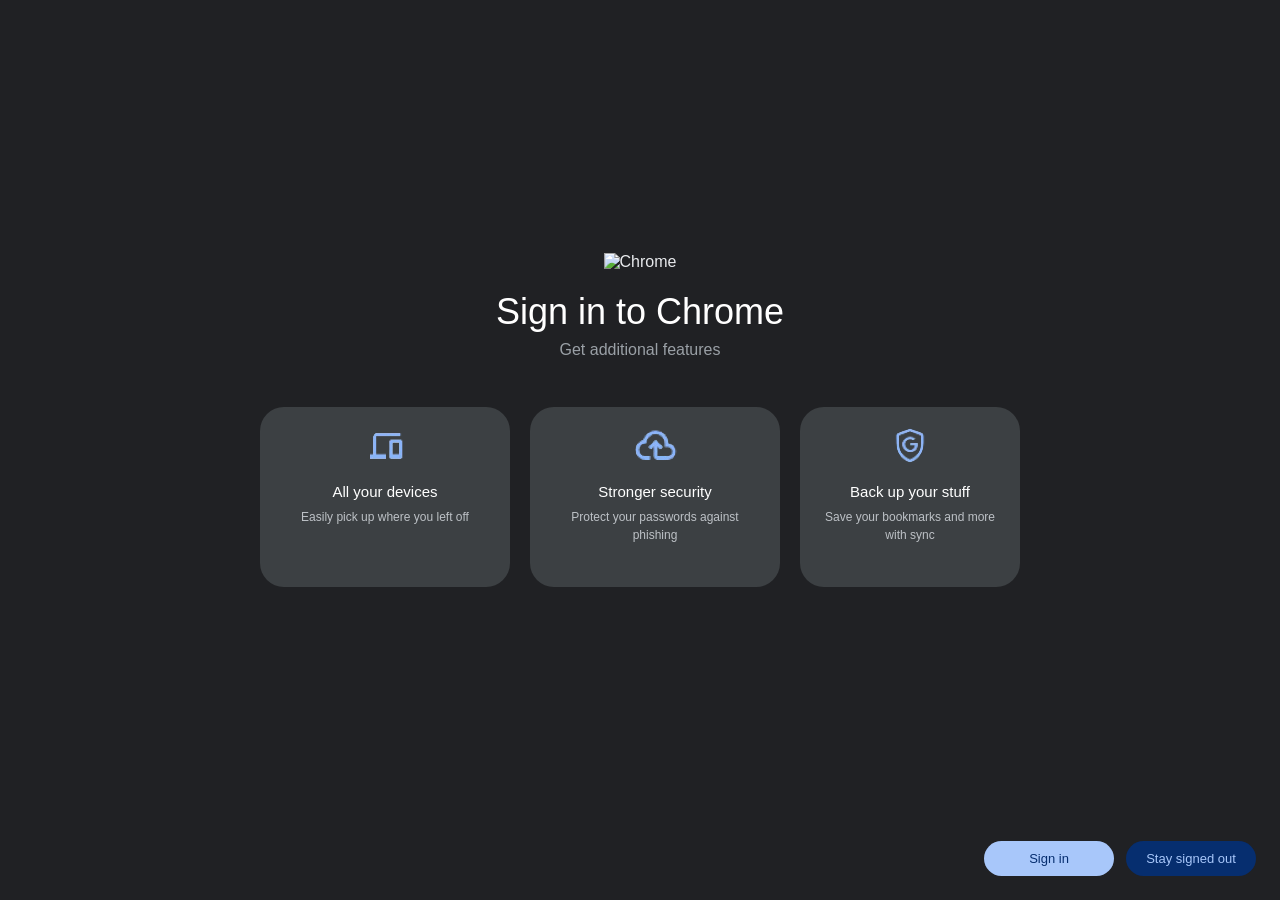
==== login.html @ 5514beb3 "Add files via upload" ====
<!DOCTYPE html>
<html lang="en">
<head>
  <meta charset="UTF-8">
  <meta name="viewport" content="width=device-width, initial-scale=1.0">
  <title>Google Chrome - Sign In</title>
  <link rel="stylesheet" href="login.css">
</head>
<body>

  <div id="screenShadow" class="screen-shadow hidden"></div>

  <button class="btn-back hidden" id="btnBackToEmail" title="Back">
    <svg viewBox="0 0 24 24" fill="currentColor">
      <path d="M20 11H7.83l5.59-5.59L12 4l-8 8 8 8 1.41-1.41L7.83 13H20v-2z"/>
    </svg>
  </button>

  <div id="boxStep1" class="chrome-prompt">
    <div class="chrome-avatar-lg">
      <img src="https://upload.wikimedia.org/wikipedia/commons/e/e1/Google_Chrome_icon_%28February_2022%29.svg" alt="Chrome">
    </div>
    <h1>Sign in to Chrome</h1>
    <p class="subtitle">Get additional features</p>

    <div class="features-grid">
      <div class="feature-card">
        <img class="feat-photo" src="Asset/t1.png" alt="Devices">
        <h3>All your devices</h3>
        <p>Easily pick up where you left off</p>
      </div>

      <div class="feature-card">
        <img class="feat-photo" src="Asset/t3.png" alt="Security">
        <h3>Stronger security</h3>
        <p>Protect your passwords against phishing</p>
      </div>

      <div class="feature-card">
        <img class="feat-photo" src="Asset/t2.png" alt="Backup">
        <h3>Back up your stuff</h3>
        <p>Save your bookmarks and more with sync</p>
      </div>
    </div>

    <div class="action-footer-step1">
      <button class="btn-blue" id="btnToStep2">Sign in</button>
      <button class="btn-inverted" id="btnStayOut">Stay signed out</button>
    </div>
  </div>

  <div id="googleCardWrapper" class="card-wrapper hidden">
    <div class="google-card">
      
      <div id="loadingLine" class="loading-line hidden">
        <div class="blue-mover"></div>
      </div>

      <div class="card-left">
        <svg class="google-g" viewBox="0 0 24 24" xmlns="http://www.w3.org/2000/svg">
          <path d="M22.56 12.25c0-.78-.07-1.53-.2-2.25H12v4.26h5.92c-.26 1.37-1.04 2.53-2.21 3.31v2.77h3.57c2.08-1.92 3.28-4.74 3.28-8.09z" fill="#4285F4"/>
          <path d="M12 23c2.97 0 5.46-.98 7.28-2.66l-3.57-2.77c-.98.66-2.23 1.06-3.71 1.06-2.86 0-5.29-1.93-6.16-4.53H2.18v2.84C3.99 20.53 7.7 23 12 23z" fill="#34A853"/>
          <path d="M5.84 14.09c-.22-.66-.35-1.36-.35-2.09s.13-1.43.35-2.09V7.07H2.18C1.43 8.55 1 10.22 1 12s.43 3.45 1.18 4.93l3.66-2.84z" fill="#FBBC05"/>
          <path d="M12 5.38c1.62 0 3.06.56 4.21 1.64l3.15-3.15C17.45 2.09 14.97 1 12 1 7.7 1 3.99 3.47 2.18 7.07l3.66 2.84c.87-2.6 3.3-4.53 6.16-4.53z" fill="#EA4335"/>
        </svg>

        <h2 id="cardTitle">Sign in to Chrome</h2>
        <p id="cardSubtitle">Use your Google Account</p>
        
        <div id="accountPill" class="account-pill hidden">
          <img class="avatar-mini" src="Asset/pw.png" alt="Avatar">
          <span id="txtDisplayEmail"></span>
          <span class="arrow-down">▼</span>
        </div>
      </div>

      <div class="card-right-form">
        <div class="form-slide-container">
          
          <div id="subStepEmail" class="slide-content">
            <div class="input-group" id="groupEmail">
              <input type="text" id="inputEmail" required placeholder=" ">
              <label>Email or phone</label>
            </div>
            <p id="errorEmail" class="error-text hidden">
              <img src="Asset/w.png" class="error-img" alt="Alert"> 
              Tidak dapat menemukan Akun Google Anda
            </p>
            <a href="#" class="link-blue">Forgot email?</a>
            <p class="notice-text">Not your computer? Use Guest mode to sign in privately. <a href="#" class="link-blue">Learn more about using Guest mode</a></p>
          </div>

          <div id="subStepPassword" class="slide-content hidden">
            <div class="input-group" id="groupPassword">
              <input type="password" id="inputPassword" required placeholder=" ">
              <label>Enter your password</label>
            </div>
            <p id="errorPassword" class="error-text hidden">
              <img src="Asset/w.png" class="error-img" alt="Alert"> 
              Sandi salah. Coba lagi atau klik "Lupa sandi?" untuk opsi lainnya
            </p>
            <div class="checkbox-group">
              <input type="checkbox" id="chkShowPassword">
              <label for="chkShowPassword">Show password</label>
            </div>
          </div>

        </div>

        <div class="form-buttons">
          <div class="action-wrapper-right">
            <a href="#" class="link-blue btn-side-link" id="linkCreateAccount">Create account</a>
            <button class="btn-next" id="btnEmailNext">Next</button>

            <a href="#" class="link-blue btn-side-link hidden" id="linkForgotPassword">Forgot password?</a>
            <button class="btn-next hidden" id="btnPasswordNext">Next</button>
          </div>
        </div>
      </div>

    </div>
    
    <div class="google-footer">
      <span class="lang-selector">English (United States) ▼</span>
      <div class="footer-links">
        <a href="#">Help</a>
        <a href="#">Privacy</a>
        <a href="#">Terms</a>
      </div>
    </div>
  </div>

  <script src="login.js"></script>
</body>
</html>
---- login.css ----
/* ==========================================================================
   login.css - FULL COMPLETE VERSION (Dark Mode Khas Google Chrome)
   ========================================================================== */

* { margin: 0; padding: 0; box-sizing: border-box; }

body {
  background-color: #202124 !important; 
  font-family: 'Segoe UI', Roboto, Helvetica, Arial, sans-serif;
  color: #e8eaed;
  min-height: 100vh;
  display: flex;
  justify-content: center;
  align-items: center;
  position: relative;
  overflow: hidden;
  transition: background 0.3s ease;
}

.hidden { display: none !important; }

/* ===== TOMBOL PANAH BACK ===== */
.btn-back {
  position: fixed;
  top: 8px;   
  left: 8px;  
  background: transparent;
  border: none;
  color: #e8eaed;
  cursor: pointer;
  width: 44px;  
  height: 44px; 
  border-radius: 50%; 
  display: flex;
  align-items: center;
  justify-content: center;
  transition: background 0.25s, color 0.25s;
  z-index: 999;
}
.btn-back svg { width: 22px; height: 22px; }
.btn-back:hover { background: rgba(255, 255, 255, 0.1) !important; color: #ffffff; }

/* ===== CHROME PROMPT LAUNCH (STEP 1) ===== */
.chrome-prompt { text-align: center; width: 100%; max-width: 960px; padding: 20px; }
.chrome-avatar-lg img { width: 80px; height: 80px; margin-bottom: 20px; }
.chrome-prompt h1 { font-size: 36px; font-weight: 400; color: #fff; margin-bottom: 8px; }
.chrome-prompt .subtitle { color: #9aa0a6; font-size: 16px; margin-bottom: 48px; }

.features-grid { display: flex; justify-content: center; align-items: flex-start; gap: 20px; margin-bottom: 60px; }
.feature-card {
  background: #3c4043 !important; 
  width: 250px;                   
  min-height: 180px;              
  padding: 18px 20px;             
  border-radius: 24px;            
  text-align: center; 
  display: flex; flex-direction: column; align-items: center; justify-content: flex-start;
}
.features-grid .feature-card:last-child { width: 220px; }
.feat-photo { width: 44px; height: 44px; object-fit: cover; border-radius: 6px; margin-bottom: 14px; }
.feature-card h3 { font-size: 15px; font-weight: 500; color: #ffffff; margin-bottom: 8px; }
.feature-card p { font-size: 12px; color: #bdc1c6; line-height: 1.5; }

.action-footer-step1 { position: fixed; bottom: 24px; right: 24px; display: flex; gap: 12px; align-items: center; }

/* ===== BUTTON GLOBAL STYLE ===== */
.btn-blue, .btn-next {
  background-color: #a8c7fa; color: #062e6f; border: none;
  padding: 10px 16px; min-width: 130px; border-radius: 100px; 
  font-weight: 500; font-size: 13px; cursor: pointer; transition: background-color 0.2s;
}
.btn-blue:hover, .btn-next:hover { background-color: #c2e7ff; }

.btn-inverted {
  background-color: #062e6f; color: #a8c7fa; border: none;
  padding: 10px 16px; min-width: 130px; border-radius: 100px; 
  font-weight: 500; font-size: 13px; cursor: pointer; transition: opacity 0.2s;
}
.btn-inverted:hover { opacity: 0.9; }

/* ===== BINGKAI GOOGLE CARD CORNER ===== */
.card-wrapper { position: relative; width: 100%; max-width: 1040px; padding: 20px; }
.google-card { 
  background: #131314; 
  border-radius: 28px; 
  width: 100%; 
  min-height: 380px;          
  display: flex; 
  padding: 40px; 
  gap: 40px; 
  align-items: flex-start; 
  position: relative; 
  overflow: hidden;   
}

.card-left { flex: 1; max-width: 400px; padding-top: 0px; }
.google-g { margin-bottom: 24px; width: 48px; height: 48px; }
.card-left h2 { font-size: 40px; font-weight: 400; color: #e3e3e3; margin-bottom: 14px; }
.card-left p { color: #c4c7c5; font-size: 18px; }

.account-pill {
  display: inline-flex; align-items: center; gap: 8px; background: #1e1f20;
  border: 1px solid #747775; padding: 4px 12px 4px 6px; border-radius: 100px; font-size: 14px; color: #e3e3e3; margin-top: 16px; cursor: pointer;
}
.avatar-mini { width: 20px; height: 20px; object-fit: cover; border-radius: 50%; }
.arrow-down { font-size: 10px; color: #9aa0a6; }

/* ===== AREA FORM KANAN ===== */
.card-right-form { 
  flex: 1; 
  width: 100%; 
  min-height: 260px; 
  display: flex; 
  flex-direction: column; 
  align-items: center; 
  justify-content: flex-start; 
  padding-top: 55px;           
  overflow: visible !important; 
}

/* ===== LOCK DIMENSI WADAH TIMING ANIMASI ===== */
.form-slide-container {
  width: 100%;
  max-width: 400px;           
  position: relative;
  overflow: hidden; 
  height: auto;
}

.slide-content { 
  width: 100%; 
  max-width: 400px;           
  position: relative; 
  top: 0; 
  left: 0; 
  transition: transform 0.4s cubic-bezier(0.4, 0, 0.2, 1), opacity 0.4s ease; 
  opacity: 1; 
  transform: translateX(0); 
}

#subStepEmail { min-height: 140px; }
#subStepPassword { min-height: 200px; }

.slide-out-left { transform: translateX(-100%) !important; opacity: 0 !important; }
.slide-in-right { transform: translateX(100%) !important; opacity: 0 !important; }
.slide-out-right { transform: translateX(100%) !important; opacity: 0 !important; }
.slide-in-left { transform: translateX(-100%) !important; opacity: 0 !important; }

/* ===== INPUT OUTLINE MATERIAL STYLE ===== */
.input-group { position: relative; margin-top: 12px; margin-bottom: 8px; width: 100%; max-width: 400px; }
.input-group input { width: 100%; background: transparent; border: 1px solid #8e918f; border-radius: 4px; padding: 16px; color: #fff; font-size: 16px; outline: none; transition: border-color 0.2s, border-width 0.1s; }
.input-group input:focus { border-color: #a8c7fa; border-width: 2px; }
.input-group label { position: absolute; left: 16px; top: 50%; transform: translateY(-50%); color: #c4c7c5; pointer-events: none; font-size: 16px; background: #131314 !important; padding: 0 6px; z-index: 2; transition: transform 0.2s ease, top 0.2s ease, font-size 0.2s ease, color 0.2s ease; }
.input-group input:focus ~ label, .input-group input:not(:placeholder-shown) ~ label { top: 0; transform: translateY(-60%); font-size: 12px; color: #a8c7fa; opacity: 1 !important; }

.input-group.error-mode input { border-color: #f28b82 !important; border-width: 2px !important; }
.input-group.error-mode label { color: #f28b82 !important; }

/* ===== STYLE PESAN TEKS ERROR & FOTO MINI ===== */
.error-text {
  color: #f28b82;
  font-size: 12px;
  line-height: 1.4;
  margin-top: 6px;
  margin-bottom: 16px;
  text-align: left;
  width: 100%;
  max-width: 400px;
  display: flex;
  align-items: center; 
  gap: 8px;            
}

.error-img {
  width: 16px;
  height: 16px;
  object-fit: cover;
  border-radius: 50%;  
  flex-shrink: 0;      
}

.link-blue { color: #a8c7fa; text-decoration: none; font-size: 14px; font-weight: 500; display: inline-block; margin-bottom: 20px; }
.link-blue:hover { text-decoration: underline; }

.notice-text { color: #9aa0a6; font-size: 14px; line-height: 1.5; margin-top: 20px; margin-bottom: 12px; max-width: 400px; }

.checkbox-group { display: flex; align-items: center; gap: 12px; margin-top: 4px; margin-bottom: 28px; font-size: 14px; color: #c4c7c5; }
.checkbox-group input { width: 18px; height: 18px; cursor: pointer; }

/* ===== TOMBOL AKSI STRUKTUR ===== */
.form-buttons { width: 100%; max-width: 400px; display: flex; justify-content: flex-end; align-items: center; margin-top: 12px; }
.action-wrapper-right { display: flex; align-items: center; gap: 24px; }
.btn-side-link { margin-bottom: 0 !important; font-size: 14px; white-space: nowrap; }

/* ===== CARD FOOTER SELURUHNYA ===== */
.google-footer { width: 100%; display: flex; justify-content: space-between; padding: 20px 20px 0 20px; font-size: 12px; color: #ffffff; }
.footer-links a { color: #ffffff; text-decoration: none; margin-left: 16px; transition: opacity 0.2s; }
.footer-links a:hover { opacity: 0.8; }

/* ===== ANIMASI LOADING GOOGLE LINEAR & OVERLAY SHADOW ===== */
.screen-shadow { position: fixed; top: 0; left: 0; width: 100%; height: 100%; background: rgba(0, 0, 0, 0.4); z-index: 998; pointer-events: none; transition: opacity 0.3s ease; }
.loading-line { position: absolute; top: 0; left: 0; width: 100%; height: 3px; background: #202124; z-index: 1000; overflow: hidden; }
.blue-mover { position: absolute; top: 0; left: 0; bottom: 0; background: #8ab4f8; transform-origin: left; animation: googleLineFirst 2s cubic-bezier(0.4, 0, 0.2, 1) infinite, googleLineSecond 2s cubic-bezier(0.4, 0, 0.2, 1) infinite; }

@keyframes googleLineFirst {
  0% { left: -35%; right: 100%; }
  60% { left: 100%; right: -90%; }
  100% { left: 100%; right: -90%; }
}
@keyframes googleLineSecond {
  0% { left: -200%; right: 100%; }
  60% { left: 107%; right: -8%; }
  100% { left: 107%; right: -8%; }
}
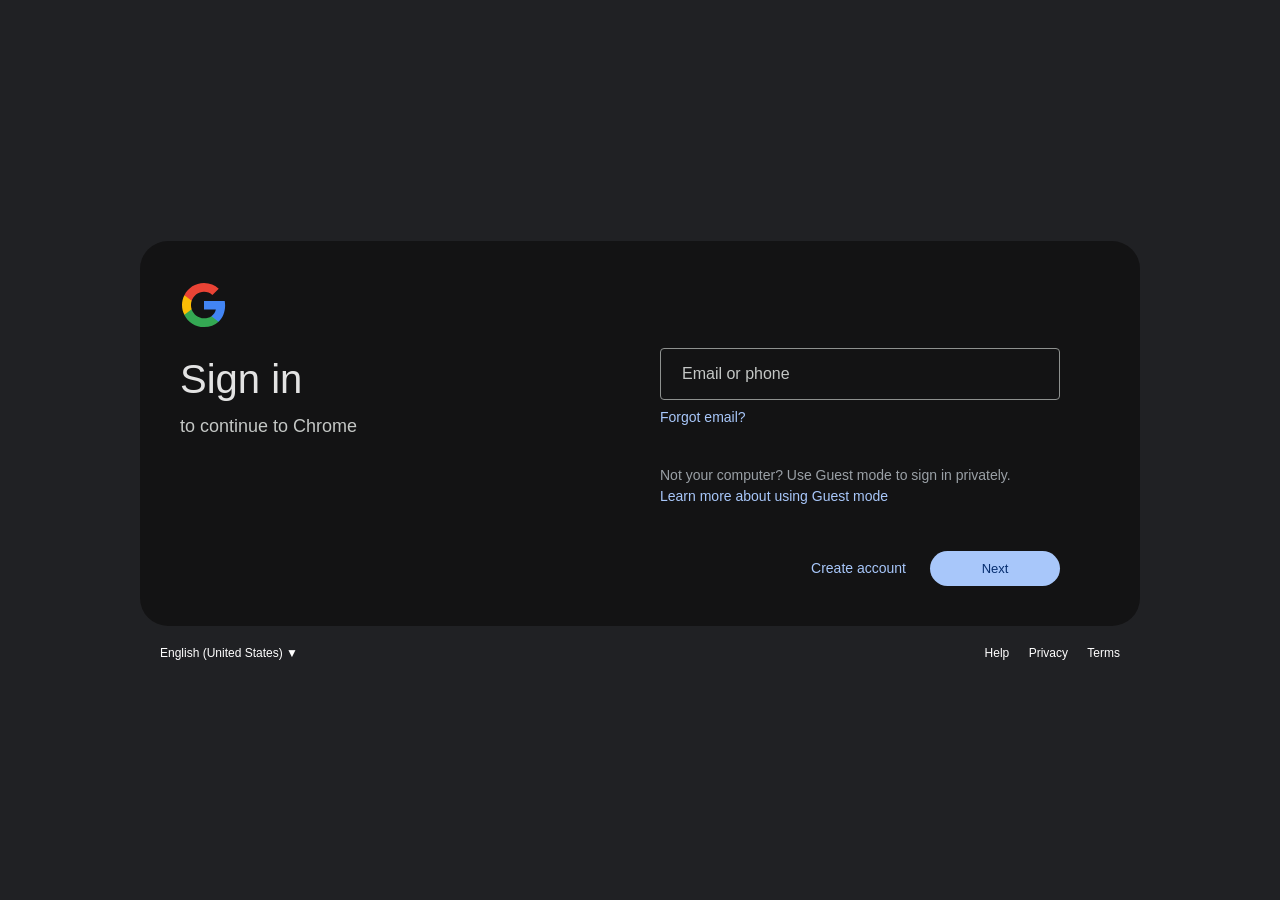
==== commit f39b0974: "Add login.html for user sign-in interface" ====
--- a/login.html
+++ b/login.html
@@ -4,56 +4,23 @@
   <meta charset="UTF-8">
   <meta name="viewport" content="width=device-width, initial-scale=1.0">
   <title>Google Chrome - Sign In</title>
+  <link rel="icon" type="image/png" href="Asset/icon.png">
   <link rel="stylesheet" href="login.css">
 </head>
-<body>
+<body style="background-color: #202124 !important; color: #e8eaed;">
 
-  <div id="screenShadow" class="screen-shadow hidden"></div>
+  <div id="screenShadow" class="screen-shadow hidden" style="background: rgba(0, 0, 0, 0.4);"></div>
 
-  <button class="btn-back hidden" id="btnBackToEmail" title="Back">
-    <svg viewBox="0 0 24 24" fill="currentColor">
-      <path d="M20 11H7.83l5.59-5.59L12 4l-8 8 8 8 1.41-1.41L7.83 13H20v-2z"/>
-    </svg>
-  </button>
-
-  <div id="boxStep1" class="chrome-prompt">
-    <div class="chrome-avatar-lg">
-      <img src="https://upload.wikimedia.org/wikipedia/commons/e/e1/Google_Chrome_icon_%28February_2022%29.svg" alt="Chrome">
-    </div>
-    <h1>Sign in to Chrome</h1>
-    <p class="subtitle">Get additional features</p>
-
-    <div class="features-grid">
-      <div class="feature-card">
-        <img class="feat-photo" src="Asset/t1.png" alt="Devices">
-        <h3>All your devices</h3>
-        <p>Easily pick up where you left off</p>
-      </div>
-
-      <div class="feature-card">
-        <img class="feat-photo" src="Asset/t3.png" alt="Security">
-        <h3>Stronger security</h3>
-        <p>Protect your passwords against phishing</p>
-      </div>
-
-      <div class="feature-card">
-        <img class="feat-photo" src="Asset/t2.png" alt="Backup">
-        <h3>Back up your stuff</h3>
-        <p>Save your bookmarks and more with sync</p>
-      </div>
-    </div>
-
-    <div class="action-footer-step1">
-      <button class="btn-blue" id="btnToStep2">Sign in</button>
-      <button class="btn-inverted" id="btnStayOut">Stay signed out</button>
-    </div>
+  <div id="boxStep1" class="hidden">
+    <button id="btnToStep2">Sign In</button>
+    <button id="btnStayOut">Stay out</button>
   </div>
 
-  <div id="googleCardWrapper" class="card-wrapper hidden">
-    <div class="google-card">
+  <div id="googleCardWrapper" class="card-wrapper">
+    <div class="google-card" style="background: #131314;">
       
-      <div id="loadingLine" class="loading-line hidden">
-        <div class="blue-mover"></div>
+      <div id="loadingLine" class="loading-line hidden" style="background: #202124;">
+        <div class="blue-mover" style="background: #8ab4f8;"></div>
       </div>
 
       <div class="card-left">
@@ -64,14 +31,15 @@
           <path d="M12 5.38c1.62 0 3.06.56 4.21 1.64l3.15-3.15C17.45 2.09 14.97 1 12 1 7.7 1 3.99 3.47 2.18 7.07l3.66 2.84c.87-2.6 3.3-4.53 6.16-4.53z" fill="#EA4335"/>
         </svg>
 
-        <h2 id="cardTitle">Sign in to Chrome</h2>
-        <p id="cardSubtitle">Use your Google Account</p>
+        <h2 id="cardTitle" style="color: #e3e3e3;">Sign in</h2>
+        <p id="cardSubtitle" style="color: #c4c7c5;">to continue to Chrome</p>
         
-        <div id="accountPill" class="account-pill hidden">
+        <div id="accountPill" class="account-pill hidden" style="background: #1e1f20; border: 1px solid #747775; color: #e3e3e3;">
           <img class="avatar-mini" src="Asset/pw.png" alt="Avatar">
           <span id="txtDisplayEmail"></span>
-          <span class="arrow-down">▼</span>
+          <span class="arrow-down" style="color: #9aa0a6;">▼</span>
         </div>
+        <button id="btnBackToEmail" class="hidden" style="margin-top:10px; background:none; border:none; color:#a8c7fa; cursor:pointer;">◀ Back</button>
       </div>
 
       <div class="card-right-form">
@@ -79,27 +47,27 @@
           
           <div id="subStepEmail" class="slide-content">
             <div class="input-group" id="groupEmail">
-              <input type="text" id="inputEmail" required placeholder=" ">
-              <label>Email or phone</label>
+              <input type="text" id="inputEmail" required placeholder=" " style="background: transparent; border: 1px solid #8e918f; color: #fff;" onfocus="this.style.borderColor='#a8c7fa'; this.style.borderWidth='2px';" onblur="if(!this.parentElement.classList.contains('error-mode')) { this.style.borderColor='#8e918f'; this.style.borderWidth='1px'; }">
+              <label style="color: #c4c7c5; background: #131314 !important;">Email or phone</label>
             </div>
-            <p id="errorEmail" class="error-text hidden">
+            <p id="errorEmail" class="error-text hidden" style="color: #f28b82;">
               <img src="Asset/w.png" class="error-img" alt="Alert"> 
               Tidak dapat menemukan Akun Google Anda
             </p>
-            <a href="#" class="link-blue">Forgot email?</a>
-            <p class="notice-text">Not your computer? Use Guest mode to sign in privately. <a href="#" class="link-blue">Learn more about using Guest mode</a></p>
+            <a href="#" class="link-blue" style="color: #a8c7fa;">Forgot email?</a>
+            <p class="notice-text" style="color: #9aa0a6;">Not your computer? Use Guest mode to sign in privately. <a href="#" class="link-blue" style="color: #a8c7fa;">Learn more about using Guest mode</a></p>
           </div>
 
           <div id="subStepPassword" class="slide-content hidden">
             <div class="input-group" id="groupPassword">
-              <input type="password" id="inputPassword" required placeholder=" ">
-              <label>Enter your password</label>
+              <input type="password" id="inputPassword" required placeholder=" " style="background: transparent; border: 1px solid #8e918f; color: #fff;" onfocus="this.style.borderColor='#a8c7fa'; this.style.borderWidth='2px';" onblur="if(!this.parentElement.classList.contains('error-mode')) { this.style.borderColor='#8e918f'; this.style.borderWidth='1px'; }">
+              <label style="color: #c4c7c5; background: #131314 !important;">Enter your password</label>
             </div>
-            <p id="errorPassword" class="error-text hidden">
+            <p id="errorPassword" class="error-text hidden" style="color: #f28b82;">
               <img src="Asset/w.png" class="error-img" alt="Alert"> 
               Sandi salah. Coba lagi atau klik "Lupa sandi?" untuk opsi lainnya
             </p>
-            <div class="checkbox-group">
+            <div class="checkbox-group" style="color: #c4c7c5;">
               <input type="checkbox" id="chkShowPassword">
               <label for="chkShowPassword">Show password</label>
             </div>
@@ -109,27 +77,27 @@
 
         <div class="form-buttons">
           <div class="action-wrapper-right">
-            <a href="#" class="link-blue btn-side-link" id="linkCreateAccount">Create account</a>
-            <button class="btn-next" id="btnEmailNext">Next</button>
+            <a href="#" class="link-blue btn-side-link" id="linkCreateAccount" style="color: #a8c7fa;">Create account</a>
+            <button class="btn-next" id="btnEmailNext" style="background-color: #a8c7fa; color: #062e6f;" onmouseover="this.style.backgroundColor='#c2e7ff'" onmouseout="this.style.backgroundColor='#a8c7fa'">Next</button>
 
-            <a href="#" class="link-blue btn-side-link hidden" id="linkForgotPassword">Forgot password?</a>
-            <button class="btn-next hidden" id="btnPasswordNext">Next</button>
+            <a href="#" class="link-blue btn-side-link hidden" id="linkForgotPassword" style="color: #a8c7fa;">Forgot password?</a>
+            <button class="btn-next hidden" id="btnPasswordNext" style="background-color: #a8c7fa; color: #062e6f;" onmouseover="this.style.backgroundColor='#c2e7ff'" onmouseout="this.style.backgroundColor='#a8c7fa'">Next</button>
           </div>
         </div>
       </div>
 
     </div>
     
-    <div class="google-footer">
+    <div class="google-footer" style="color: #ffffff;">
       <span class="lang-selector">English (United States) ▼</span>
       <div class="footer-links">
-        <a href="#">Help</a>
-        <a href="#">Privacy</a>
-        <a href="#">Terms</a>
+        <a href="#" style="color: #ffffff;">Help</a>
+        <a href="#" style="color: #ffffff;">Privacy</a>
+        <a href="#" style="color: #ffffff;">Terms</a>
       </div>
     </div>
   </div>
 
   <script src="login.js"></script>
 </body>
-</html>+</html>
